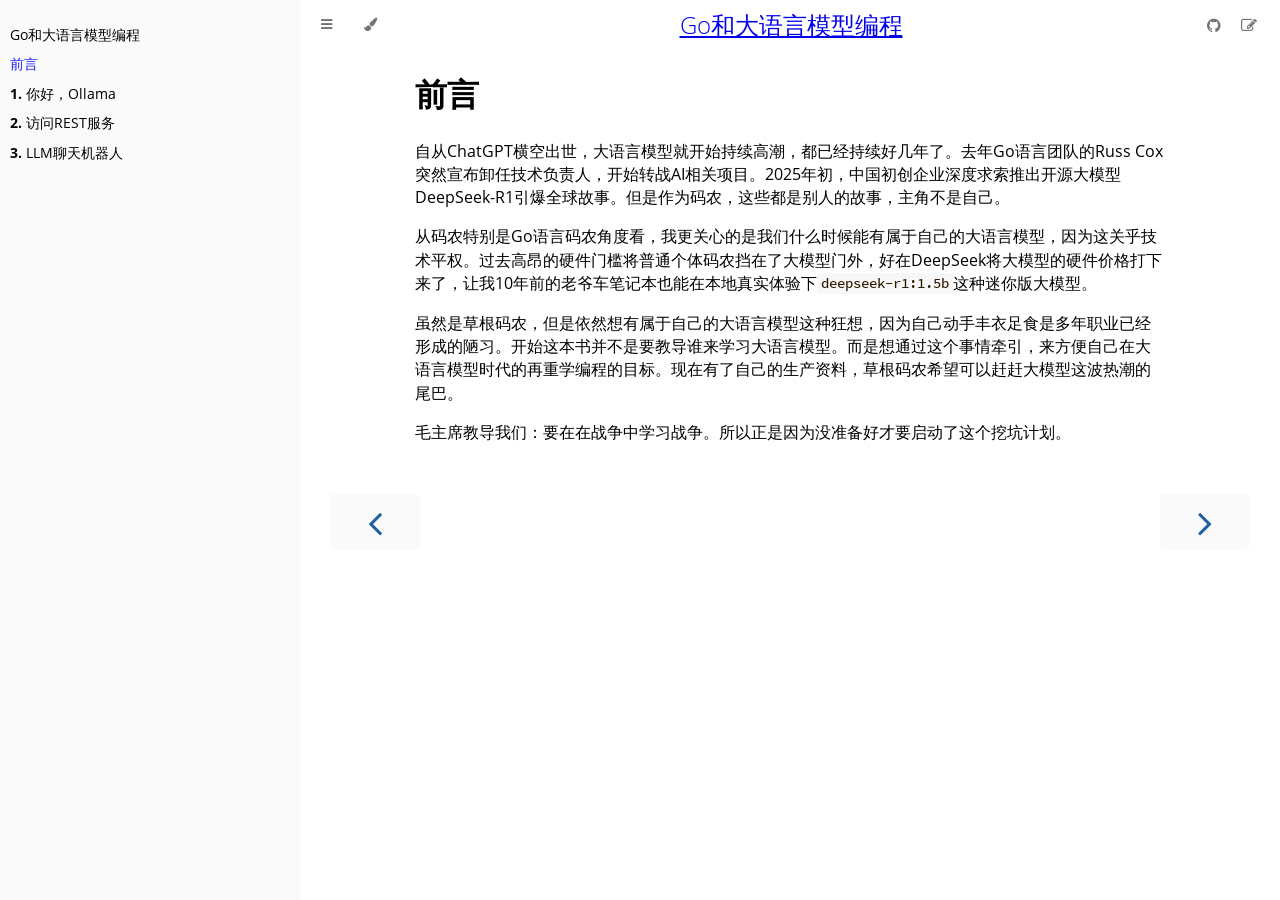
==== preface.html @ 53d58ef3 "first commit" ====
<!DOCTYPE HTML>
<html lang="zh" class="sidebar-visible no-js light">
    <head>
        <!-- Book generated using https://github.com/wa-lang/wabook -->
        <meta charset="UTF-8">
        <title>前言 - Go和大语言模型编程</title>
        <!-- Custom HTML head -->
        <meta content="text/html; charset=utf-8" http-equiv="Content-Type">
        <meta name="description" content="">
        <meta name="viewport" content="width=device-width, initial-scale=1">
        <meta name="theme-color" content="#ffffff" />

        <link rel="icon" href="./favicon.svg">
        <link rel="shortcut icon" href="./favicon.png">
        <link rel="stylesheet" href="./static/wabook/css/variables.css">
        <link rel="stylesheet" href="./static/wabook/css/general.css">
        <link rel="stylesheet" href="./static/wabook/css/chrome.css">
        <link rel="stylesheet" href="./static/wabook/css/print.css" media="print">
        <!-- Fonts -->
        <link rel="stylesheet" href="./static/wabook/FontAwesome/css/font-awesome.css">
        <link rel="stylesheet" href="./static/wabook/fonts/fonts.css">
        <!-- Highlight.js Stylesheets -->
        <link rel="stylesheet" href="./static/wabook/highlight.css">
        <link rel="stylesheet" href="./static/wabook/tomorrow-night.css">
        <link rel="stylesheet" href="./static/wabook/ayu-highlight.css">

        <!-- Custom theme stylesheets -->
    </head>
    <body>
        <!-- Provide site root to javascript -->
        <script type="text/javascript">
            var path_to_root = "./";
            var default_theme = window.matchMedia("(prefers-color-scheme: dark)").matches ? "navy" : "light";
        </script>

        <!-- Work around some values being stored in localStorage wrapped in quotes -->
        <script type="text/javascript">
            try {
                var theme = localStorage.getItem('wabook-theme');
                var sidebar = localStorage.getItem('wabook-sidebar');

                if (theme.startsWith('"') && theme.endsWith('"')) {
                    localStorage.setItem('wabook-theme', theme.slice(1, theme.length - 1));
                }

                if (sidebar.startsWith('"') && sidebar.endsWith('"')) {
                    localStorage.setItem('wabook-sidebar', sidebar.slice(1, sidebar.length - 1));
                }
            } catch (e) { }
        </script>

        <!-- Set the theme before any content is loaded, prevents flash -->
        <script type="text/javascript">
            var theme;
            try { theme = localStorage.getItem('wabook-theme'); } catch(e) { }
            if (theme === null || theme === undefined) { theme = default_theme; }
            var html = document.querySelector('html');
            html.classList.remove('no-js')
            html.classList.remove('light')
            html.classList.add(theme);
            html.classList.add('js');
        </script>

        <!-- Hide / unhide sidebar before it is displayed -->
        <script type="text/javascript">
            var html = document.querySelector('html');
            var sidebar = 'hidden';
            if (document.body.clientWidth >= 1080) {
                try { sidebar = localStorage.getItem('wabook-sidebar'); } catch(e) { }
                sidebar = sidebar || 'visible';
            }
            html.classList.remove('sidebar-visible');
            html.classList.add("sidebar-" + sidebar);
        </script>

        <nav id="sidebar" class="sidebar" aria-label="Table of contents">
            <div class="sidebar-scrollbox">
                <ol class="chapter">
  <li class="chapter-item expanded ">
    <a href="./index.html" >Go和大语言模型编程</a>
  </li>
  <li class="chapter-item expanded ">
    <a href="./preface.html" class="active">前言</a>
  </li>
  <li class="chapter-item expanded ">
    <a href="./ch1-hello-llm/readme.html" ><strong aria-hidden="true">1.</strong> 你好，Ollama</a>
  </li>
  <li class="chapter-item expanded ">
    <a href="./ch2-rest-api/readme.html" ><strong aria-hidden="true">2.</strong> 访问REST服务</a>
  </li>
  <li class="chapter-item expanded ">
    <a href="./ch3-llm-chat/readme.html" ><strong aria-hidden="true">3.</strong> LLM聊天机器人</a>
  </li>
</ol>

            </div>
            <div id="sidebar-resize-handle" class="sidebar-resize-handle"></div>
        </nav>

        <div id="page-wrapper" class="page-wrapper">

            <div class="page">
                <div id="menu-bar-hover-placeholder"></div>
                <div id="menu-bar" class="menu-bar sticky bordered">
                    <div class="left-buttons">
                        <button id="sidebar-toggle" class="icon-button" type="button" title="Toggle Table of Contents" aria-label="Toggle Table of Contents" aria-controls="sidebar">
                            <i class="fa fa-bars"></i>
                        </button>
                        <button id="theme-toggle" class="icon-button" type="button" title="Change theme" aria-label="Change theme" aria-haspopup="true" aria-expanded="false" aria-controls="theme-list">
                            <i class="fa fa-paint-brush"></i>
                        </button>
                        <ul id="theme-list" class="theme-popup" aria-label="Themes" role="menu">
                            <li role="none"><button role="menuitem" class="theme" id="light">Light (default)</button></li>
                            <li role="none"><button role="menuitem" class="theme" id="coal">Coal</button></li>
                            <li role="none"><button role="menuitem" class="theme" id="navy">Navy</button></li>
                            <li role="none"><button role="menuitem" class="theme" id="ayu">Ayu</button></li>
                        </ul>
                    </div>

                    <h1 class="menu-title"><a href="./index.html">Go和大语言模型编程</a></h1>

                    <div class="right-buttons">
                        <a href="https://github.com/chai2010/llmgo-book" title="Git repository" aria-label="Git repository">
                            <i id="git-repository-button" class="fa fa-github"></i>
                        </a>
                        <a href="https://github.com/chai2010/llmgo-book/edit/master/preface.md" title="Suggest an edit" aria-label="Suggest an edit">
                            <i id="git-edit-button" class="fa fa-edit"></i>
                        </a>
                    </div>
                </div>

                <!-- Apply ARIA attributes after the sidebar and the sidebar toggle button are added to the DOM -->
                <script type="text/javascript">
                    document.getElementById('sidebar-toggle').setAttribute('aria-expanded', sidebar === 'visible');
                    document.getElementById('sidebar').setAttribute('aria-hidden', sidebar !== 'visible');
                    Array.from(document.querySelectorAll('#sidebar a')).forEach(function(link) {
                        link.setAttribute('tabIndex', sidebar === 'visible' ? 0 : -1);
                    });
                </script>

                <div id="content" class="content">
                    <!-- Page table of contents -->
                    <div class="sidetoc"><nav class="pagetoc"></nav></div>

                    <main>
                        

                        <h1>前言</h1>
<p>自从ChatGPT横空出世，大语言模型就开始持续高潮，都已经持续好几年了。去年Go语言团队的Russ Cox突然宣布卸任技术负责人，开始转战AI相关项目。2025年初，中国初创企业深度求索推出开源大模型DeepSeek-R1引爆全球故事。但是作为码农，这些都是别人的故事，主角不是自己。</p>
<p>从码农特别是Go语言码农角度看，我更关心的是我们什么时候能有属于自己的大语言模型，因为这关乎技术平权。过去高昂的硬件门槛将普通个体码农挡在了大模型门外，好在DeepSeek将大模型的硬件价格打下来了，让我10年前的老爷车笔记本也能在本地真实体验下<code>deepseek-r1:1.5b</code>这种迷你版大模型。</p>
<p>虽然是草根码农，但是依然想有属于自己的大语言模型这种狂想，因为自己动手丰衣足食是多年职业已经形成的陋习。开始这本书并不是要教导谁来学习大语言模型。而是想通过这个事情牵引，来方便自己在大语言模型时代的再重学编程的目标。现在有了自己的生产资料，草根码农希望可以赶赶大模型这波热潮的尾巴。</p>
<p>毛主席教导我们：要在在战争中学习战争。所以正是因为没准备好才要启动了这个挖坑计划。</p>


                        

                        

                        
                    </main>

                    <nav class="nav-wrapper" aria-label="Page navigation">
                        <!-- Mobile navigation buttons -->
                        
                            <a rel="prev" href="./index.html" class="mobile-nav-chapters previous" title="Previous chapter" aria-label="Previous chapter" aria-keyshortcuts="Left">
                                <i class="fa fa-angle-left"></i>
                            </a>
                        
                        
                            <!-- ./ch1-hello-llm/readme.html -->
                            <a rel="next" href="./ch1-hello-llm/readme.html" class="mobile-nav-chapters next" title="Next chapter" aria-label="Next chapter" aria-keyshortcuts="Right">
                                <i class="fa fa-angle-right"></i>
                            </a>
                        
                        <div style="clear: both"></div>
                    </nav>
                </div>
            </div>

            <nav class="nav-wide-wrapper" aria-label="Page navigation">
                
                    <a rel="prev" href="./index.html" class="nav-chapters previous" title="Previous chapter" aria-label="Previous chapter" aria-keyshortcuts="Left">
                        <i class="fa fa-angle-left"></i>
                    </a>
                
                
                    <a rel="next" href="./ch1-hello-llm/readme.html" class="nav-chapters next" title="Next chapter" aria-label="Next chapter" aria-keyshortcuts="Right">
                        <i class="fa fa-angle-right"></i>
                    </a>
                
            </nav>

        </div>

        <script type="text/javascript">
            window.playground_copyable = true;
        </script>
        <script src="./static/wabook/mark.min.js" type="text/javascript" charset="utf-8"></script>
        <script src="./static/wabook/clipboard.min.js" type="text/javascript" charset="utf-8"></script>
        <script src="./static/wabook/highlight.js" type="text/javascript" charset="utf-8"></script>
        <script src="./static/wabook/book.js" type="text/javascript" charset="utf-8"></script>
        
        <script type="text/javascript" charset="utf-8">
            var pagePath = "preface.md"
        </script>

        <!-- Custom JS scripts -->
        

    </body>
</html>
---- static/wabook/css/variables.css ----
/* Globals */

:root {
    --sidebar-width: 300px;
    --page-padding: 15px;
    --content-max-width: 750px;
    --menu-bar-height: 50px;
}

/* Themes */

.ayu {
    --bg: hsl(210, 25%, 8%);
    --fg: #c5c5c5;

    --sidebar-bg: #14191f;
    --sidebar-fg: #c8c9db;
    --sidebar-non-existant: #5c6773;
    --sidebar-active: #ffb454;
    --sidebar-spacer: #2d334f;

    --scrollbar: var(--sidebar-fg);

    --icons: #737480;
    --icons-hover: #b7b9cc;

    --links: #0096cf;

    --inline-code-color: #ffb454;

    --theme-popup-bg: #14191f;
    --theme-popup-border: #5c6773;
    --theme-hover: #191f26;

    --quote-bg: hsl(226, 15%, 17%);
    --quote-border: hsl(226, 15%, 22%);

    --table-border-color: hsl(210, 25%, 13%);
    --table-header-bg: hsl(210, 25%, 28%);
    --table-alternate-bg: hsl(210, 25%, 11%);

    --searchbar-border-color: #848484;
    --searchbar-bg: #424242;
    --searchbar-fg: #fff;
    --searchbar-shadow-color: #d4c89f;
    --searchresults-header-fg: #666;
    --searchresults-border-color: #888;
    --searchresults-li-bg: #252932;
    --search-mark-bg: #e3b171;
}

.coal {
    --bg: hsl(200, 7%, 8%);
    --fg: #98a3ad;

    --sidebar-bg: #292c2f;
    --sidebar-fg: #a1adb8;
    --sidebar-non-existant: #505254;
    --sidebar-active: #3473ad;
    --sidebar-spacer: #393939;

    --scrollbar: var(--sidebar-fg);

    --icons: #43484d;
    --icons-hover: #b3c0cc;

    --links: #2b79a2;

    --inline-code-color: #c5c8c6;

    --theme-popup-bg: #141617;
    --theme-popup-border: #43484d;
    --theme-hover: #1f2124;

    --quote-bg: hsl(234, 21%, 18%);
    --quote-border: hsl(234, 21%, 23%);

    --table-border-color: hsl(200, 7%, 13%);
    --table-header-bg: hsl(200, 7%, 28%);
    --table-alternate-bg: hsl(200, 7%, 11%);

    --searchbar-border-color: #aaa;
    --searchbar-bg: #b7b7b7;
    --searchbar-fg: #000;
    --searchbar-shadow-color: #aaa;
    --searchresults-header-fg: #666;
    --searchresults-border-color: #98a3ad;
    --searchresults-li-bg: #2b2b2f;
    --search-mark-bg: #355c7d;
}

.light {
    --bg: hsl(0, 0%, 100%);
    --fg: hsl(0, 0%, 0%);

    --sidebar-bg: #fafafa;
    --sidebar-fg: hsl(0, 0%, 0%);
    --sidebar-non-existant: #aaaaaa;
    --sidebar-active: #1f1fff;
    --sidebar-spacer: #f4f4f4;

    --scrollbar: #8F8F8F;

    --icons: #747474;
    --icons-hover: #000000;

    --links: #20609f;

    --inline-code-color: #301900;

    --theme-popup-bg: #fafafa;
    --theme-popup-border: #cccccc;
    --theme-hover: #e6e6e6;

    --quote-bg: hsl(197, 37%, 96%);
    --quote-border: hsl(197, 37%, 91%);

    --table-border-color: hsl(0, 0%, 95%);
    --table-header-bg: hsl(0, 0%, 80%);
    --table-alternate-bg: hsl(0, 0%, 97%);

    --searchbar-border-color: #aaa;
    --searchbar-bg: #fafafa;
    --searchbar-fg: #000;
    --searchbar-shadow-color: #aaa;
    --searchresults-header-fg: #666;
    --searchresults-border-color: #888;
    --searchresults-li-bg: #e4f2fe;
    --search-mark-bg: #a2cff5;
}

.navy {
    --bg: hsl(226, 23%, 11%);
    --fg: #bcbdd0;

    --sidebar-bg: #282d3f;
    --sidebar-fg: #c8c9db;
    --sidebar-non-existant: #505274;
    --sidebar-active: #2b79a2;
    --sidebar-spacer: #2d334f;

    --scrollbar: var(--sidebar-fg);

    --icons: #737480;
    --icons-hover: #b7b9cc;

    --links: #2b79a2;

    --inline-code-color: #c5c8c6;

    --theme-popup-bg: #161923;
    --theme-popup-border: #737480;
    --theme-hover: #282e40;

    --quote-bg: hsl(226, 15%, 17%);
    --quote-border: hsl(226, 15%, 22%);

    --table-border-color: hsl(226, 23%, 16%);
    --table-header-bg: hsl(226, 23%, 31%);
    --table-alternate-bg: hsl(226, 23%, 14%);

    --searchbar-border-color: #aaa;
    --searchbar-bg: #aeaec6;
    --searchbar-fg: #000;
    --searchbar-shadow-color: #aaa;
    --searchresults-header-fg: #5f5f71;
    --searchresults-border-color: #5c5c68;
    --searchresults-li-bg: #242430;
    --search-mark-bg: #a2cff5;
}

.rust {
    --bg: hsl(60, 9%, 87%);
    --fg: #262625;

    --sidebar-bg: #3b2e2a;
    --sidebar-fg: #c8c9db;
    --sidebar-non-existant: #505254;
    --sidebar-active: #e69f67;
    --sidebar-spacer: #45373a;

    --scrollbar: var(--sidebar-fg);

    --icons: #737480;
    --icons-hover: #262625;

    --links: #2b79a2;

    --inline-code-color: #6e6b5e;

    --theme-popup-bg: #e1e1db;
    --theme-popup-border: #b38f6b;
    --theme-hover: #99908a;

    --quote-bg: hsl(60, 5%, 75%);
    --quote-border: hsl(60, 5%, 70%);

    --table-border-color: hsl(60, 9%, 82%);
    --table-header-bg: #b3a497;
    --table-alternate-bg: hsl(60, 9%, 84%);

    --searchbar-border-color: #aaa;
    --searchbar-bg: #fafafa;
    --searchbar-fg: #000;
    --searchbar-shadow-color: #aaa;
    --searchresults-header-fg: #666;
    --searchresults-border-color: #888;
    --searchresults-li-bg: #dec2a2;
    --search-mark-bg: #e69f67;
}

@media (prefers-color-scheme: dark) {
    .light.no-js {
        --bg: hsl(200, 7%, 8%);
        --fg: #98a3ad;

        --sidebar-bg: #292c2f;
        --sidebar-fg: #a1adb8;
        --sidebar-non-existant: #505254;
        --sidebar-active: #3473ad;
        --sidebar-spacer: #393939;

        --scrollbar: var(--sidebar-fg);

        --icons: #43484d;
        --icons-hover: #b3c0cc;

        --links: #2b79a2;

        --inline-code-color: #c5c8c6;

        --theme-popup-bg: #141617;
        --theme-popup-border: #43484d;
        --theme-hover: #1f2124;

        --quote-bg: hsl(234, 21%, 18%);
        --quote-border: hsl(234, 21%, 23%);

        --table-border-color: hsl(200, 7%, 13%);
        --table-header-bg: hsl(200, 7%, 28%);
        --table-alternate-bg: hsl(200, 7%, 11%);

        --searchbar-border-color: #aaa;
        --searchbar-bg: #b7b7b7;
        --searchbar-fg: #000;
        --searchbar-shadow-color: #aaa;
        --searchresults-header-fg: #666;
        --searchresults-border-color: #98a3ad;
        --searchresults-li-bg: #2b2b2f;
        --search-mark-bg: #355c7d;
    }
}
---- static/wabook/css/general.css ----
/* Base styles and content styles */

@import 'variables.css';

:root {
    /* Browser default font-size is 16px, this way 1 rem = 10px */
    font-size: 62.5%;
}

html {
    font-family: "Open Sans", sans-serif;
    color: var(--fg);
    background-color: var(--bg);
    text-size-adjust: none;
    -webkit-text-size-adjust: none;
}

body {
    margin: 0;
    font-size: 1.6rem;
    overflow-x: hidden;
}

code {
    font-family: "Source Code Pro", Consolas, "Ubuntu Mono", Menlo, "DejaVu Sans Mono", monospace, monospace !important;
    font-size: 0.875em; /* please adjust the ace font size accordingly in editor.js */
}

/* Don't change font size in headers. */
h1 code, h2 code, h3 code, h4 code, h5 code, h6 code {
    font-size: unset;
}

.left { float: left; }
.right { float: right; }
.boring { opacity: 0.6; }
.hide-boring .boring { display: none; }
.hidden { display: none !important; }

h2, h3 { margin-top: 2.5em; }
h4, h5 { margin-top: 2em; }

.header + .header h3,
.header + .header h4,
.header + .header h5 {
    margin-top: 1em;
}

h1:target::before,
h2:target::before,
h3:target::before,
h4:target::before,
h5:target::before,
h6:target::before {
    display: inline-block;
    content: "»";
    margin-left: -30px;
    width: 30px;
}

/* This is broken on Safari as of version 14, but is fixed
   in Safari Technology Preview 117 which I think will be Safari 14.2.
   https://bugs.webkit.org/show_bug.cgi?id=218076
*/
:target {
    scroll-margin-top: calc(var(--menu-bar-height) + 0.5em);
}

.page {
    outline: 0;
    padding: 0 var(--page-padding);
    margin-top: calc(0px - var(--menu-bar-height)); /* Compensate for the #menu-bar-hover-placeholder */
}
.page-wrapper {
    box-sizing: border-box;
}
.js:not(.sidebar-resizing) .page-wrapper {
    transition: margin-left 0.3s ease, transform 0.3s ease; /* Animation: slide away */
}

.content {
    overflow-y: auto;
    padding: 0 15px;
    padding-bottom: 50px;
}
.content main {
    margin-left: auto;
    margin-right: auto;
    max-width: var(--content-max-width);
}
.content p { line-height: 1.45em; }
.content ol { line-height: 1.45em; }
.content ul { line-height: 1.45em; }
.content a { text-decoration: none; }
.content a:hover { text-decoration: underline; }
.content img, .content video { max-width: 100%; }
.content .header:link,
.content .header:visited {
    color: var(--fg);
}
.content .header:link,
.content .header:visited:hover {
    text-decoration: none;
}

table {
    margin: 0 auto;
    border-collapse: collapse;
}
table td {
    padding: 3px 20px;
    border: 1px var(--table-border-color) solid;
}
table thead {
    background: var(--table-header-bg);
}
table thead td {
    font-weight: 700;
    border: none;
}
table thead th {
    padding: 3px 20px;
}
table thead tr {
    border: 1px var(--table-header-bg) solid;
}
/* Alternate background colors for rows */
table tbody tr:nth-child(2n) {
    background: var(--table-alternate-bg);
}


blockquote {
    margin: 20px 0;
    padding: 0 20px;
    color: var(--fg);
    background-color: var(--quote-bg);
    border-top: .1em solid var(--quote-border);
    border-bottom: .1em solid var(--quote-border);
}


:not(.footnote-definition) + .footnote-definition,
.footnote-definition + :not(.footnote-definition) {
    margin-top: 2em;
}
.footnote-definition {
    font-size: 0.9em;
    margin: 0.5em 0;
}
.footnote-definition p {
    display: inline;
}

.tooltiptext {
    position: absolute;
    visibility: hidden;
    color: #fff;
    background-color: #333;
    transform: translateX(-50%); /* Center by moving tooltip 50% of its width left */
    left: -8px; /* Half of the width of the icon */
    top: -35px;
    font-size: 0.8em;
    text-align: center;
    border-radius: 6px;
    padding: 5px 8px;
    margin: 5px;
    z-index: 1000;
}
.tooltipped .tooltiptext {
    visibility: visible;
}

.chapter li.part-title {
    color: var(--sidebar-fg);
    margin: 5px 0px;
    font-weight: bold;
}

.result-no-output {
    font-style: italic;
}
---- static/wabook/css/chrome.css ----
/* CSS for UI elements (a.k.a. chrome) */

@import 'variables.css';

::-webkit-scrollbar {
    background: var(--bg);
}
::-webkit-scrollbar-thumb {
    background: var(--scrollbar);
}
html {
    scrollbar-color: var(--scrollbar) var(--bg);
}
#searchresults a,
.content a:link,
a:visited,
a > .hljs {
    color: var(--links);
}

/* Menu Bar */

#menu-bar,
#menu-bar-hover-placeholder {
    z-index: 101;
    margin: auto calc(0px - var(--page-padding));
}
#menu-bar {
    position: relative;
    display: flex;
    flex-wrap: wrap;
    background-color: var(--bg);
    border-bottom-color: var(--bg);
    border-bottom-width: 1px;
    border-bottom-style: solid;
}
#menu-bar.sticky,
.js #menu-bar-hover-placeholder:hover + #menu-bar,
.js #menu-bar:hover,
.js.sidebar-visible #menu-bar {
    position: -webkit-sticky;
    position: sticky;
    top: 0 !important;
}
#menu-bar-hover-placeholder {
    position: sticky;
    position: -webkit-sticky;
    top: 0;
    height: var(--menu-bar-height);
}
#menu-bar.bordered {
    border-bottom-color: var(--table-border-color);
}
#menu-bar i, #menu-bar .icon-button {
    position: relative;
    padding: 0 8px;
    z-index: 10;
    line-height: var(--menu-bar-height);
    cursor: pointer;
    transition: color 0.5s;
}
@media only screen and (max-width: 420px) {
    #menu-bar i, #menu-bar .icon-button {
        padding: 0 5px;
    }
}

.icon-button {
    border: none;
    background: none;
    padding: 0;
    color: inherit;
}
.icon-button i {
    margin: 0;
}

.right-buttons {
    margin: 0 15px;
}
.right-buttons a {
    text-decoration: none;
}

.left-buttons {
    display: flex;
    margin: 0 5px;
}
.no-js .left-buttons {
    display: none;
}

.menu-title {
    display: inline-block;
    font-weight: 200;
    font-size: 2.4rem;
    line-height: var(--menu-bar-height);
    text-align: center;
    margin: 0;
    flex: 1;
    white-space: nowrap;
    overflow: hidden;
    text-overflow: ellipsis;
}
.js .menu-title {
    cursor: pointer;
}

.menu-bar,
.menu-bar:visited,
.nav-chapters,
.nav-chapters:visited,
.mobile-nav-chapters,
.mobile-nav-chapters:visited,
.menu-bar .icon-button,
.menu-bar a i {
    color: var(--icons);
}

.menu-bar i:hover,
.menu-bar .icon-button:hover,
.nav-chapters:hover,
.mobile-nav-chapters i:hover {
    color: var(--icons-hover);
}

/* Nav Icons */

.nav-chapters {
    font-size: 2.5em;
    text-align: center;
    text-decoration: none;

    position: fixed;
    top: 0;
    bottom: 0;
    margin: 0;
    max-width: 150px;
    min-width: 90px;

    display: flex;
    justify-content: center;
    align-content: center;
    flex-direction: column;

    transition: color 0.5s, background-color 0.5s;
}

.nav-chapters:hover {
    text-decoration: none;
    background-color: var(--theme-hover);
    transition: background-color 0.15s, color 0.15s;
}

.nav-wrapper {
    margin-top: 50px;
    display: none;
}

.mobile-nav-chapters {
    font-size: 2.5em;
    text-align: center;
    text-decoration: none;
    width: 90px;
    border-radius: 5px;
    background-color: var(--sidebar-bg);
}

.previous {
    float: left;
}

.next {
    float: right;
    right: var(--page-padding);
}

@media only screen and (max-width: 1080px) {
    .nav-wide-wrapper { display: none; }
    .nav-wrapper { display: block; }
}

@media only screen and (max-width: 1380px) {
    .sidebar-visible .nav-wide-wrapper { display: none; }
    .sidebar-visible .nav-wrapper { display: block; }
}

/* Inline code */

:not(pre) > .hljs {
    display: inline;
    padding: 0.1em 0.3em;
    border-radius: 3px;
}

:not(pre):not(a) > .hljs {
    color: var(--inline-code-color);
    overflow-x: initial;
}

a:hover > .hljs {
    text-decoration: underline;
}

pre {
    position: relative;
}
pre > .buttons {
    position: absolute;
    z-index: 100;
    right: 5px;
    top: 5px;

    color: var(--sidebar-fg);
    cursor: pointer;
}
pre > .buttons :hover {
    color: var(--sidebar-active);
}
pre > .buttons i {
    margin-left: 8px;
}
pre > .buttons button {
    color: inherit;
    background: transparent;
    border: none;
    cursor: inherit;
}
pre > .result {
    margin-top: 10px;
}

/* Search */

#searchresults a {
    text-decoration: none;
}

mark {
    border-radius: 2px;
    padding: 0 3px 1px 3px;
    margin: 0 -3px -1px -3px;
    background-color: var(--search-mark-bg);
    transition: background-color 300ms linear;
    cursor: pointer;
}

mark.fade-out {
    background-color: rgba(0,0,0,0) !important;
    cursor: auto;
}

.searchbar-outer {
    margin-left: auto;
    margin-right: auto;
    max-width: var(--content-max-width);
}

#searchbar {
    width: 100%;
    margin: 5px auto 0px auto;
    padding: 10px 16px;
    transition: box-shadow 300ms ease-in-out;
    border: 1px solid var(--searchbar-border-color);
    border-radius: 3px;
    background-color: var(--searchbar-bg);
    color: var(--searchbar-fg);
}
#searchbar:focus,
#searchbar.active {
    box-shadow: 0 0 3px var(--searchbar-shadow-color);
}

.searchresults-header {
    font-weight: bold;
    font-size: 1em;
    padding: 18px 0 0 5px;
    color: var(--searchresults-header-fg);
}

.searchresults-outer {
    margin-left: auto;
    margin-right: auto;
    max-width: var(--content-max-width);
    border-bottom: 1px dashed var(--searchresults-border-color);
}

ul#searchresults {
    list-style: none;
    padding-left: 20px;
}
ul#searchresults li {
    margin: 10px 0px;
    padding: 2px;
    border-radius: 2px;
}
ul#searchresults li.focus {
    background-color: var(--searchresults-li-bg);
}
ul#searchresults span.teaser {
    display: block;
    clear: both;
    margin: 5px 0 0 20px;
    font-size: 0.8em;
}
ul#searchresults span.teaser em {
    font-weight: bold;
    font-style: normal;
}

/* Sidebar */

.sidebar {
    position: fixed;
    left: 0;
    top: 0;
    bottom: 0;
    width: var(--sidebar-width);
    font-size: 0.875em;
    box-sizing: border-box;
    -webkit-overflow-scrolling: touch;
    overscroll-behavior-y: contain;
    background-color: var(--sidebar-bg);
    color: var(--sidebar-fg);
}
.sidebar-resizing {
    -moz-user-select: none;
    -webkit-user-select: none;
    -ms-user-select: none;
    user-select: none;
}
.js:not(.sidebar-resizing) .sidebar {
    transition: transform 0.3s; /* Animation: slide away */
}
.sidebar code {
    line-height: 2em;
}
.sidebar .sidebar-scrollbox {
    overflow-y: auto;
    position: absolute;
    top: 0;
    bottom: 0;
    left: 0;
    right: 0;
    padding: 10px 10px;
}
.sidebar .sidebar-resize-handle {
    position: absolute;
    cursor: col-resize;
    width: 0;
    right: 0;
    top: 0;
    bottom: 0;
}
.js .sidebar .sidebar-resize-handle {
    cursor: col-resize;
    width: 5px;
}
.sidebar-hidden .sidebar {
    transform: translateX(calc(0px - var(--sidebar-width)));
}
.sidebar::-webkit-scrollbar {
    background: var(--sidebar-bg);
}
.sidebar::-webkit-scrollbar-thumb {
    background: var(--scrollbar);
}

.sidebar-visible .page-wrapper {
    transform: translateX(var(--sidebar-width));
}
@media only screen and (min-width: 620px) {
    .sidebar-visible .page-wrapper {
        transform: none;
        margin-left: var(--sidebar-width);
    }
}

.chapter {
    list-style: none outside none;
    padding-left: 0;
    line-height: 2.2em;
}

.chapter ol {
    width: 100%;
}

.chapter li {
    display: flex;
    color: var(--sidebar-non-existant);
}
.chapter li a {
    display: block;
    padding: 0;
    text-decoration: none;
    color: var(--sidebar-fg);
}

.chapter li a:hover {
    color: var(--sidebar-active);
}

.chapter li a.active {
    color: var(--sidebar-active);
}

.chapter li > a.toggle {
    cursor: pointer;
    display: block;
    margin-left: auto;
    padding: 0 10px;
    user-select: none;
    opacity: 0.68;
}

.chapter li > a.toggle div {
    transition: transform 0.5s;
}

/* collapse the section */
.chapter li:not(.expanded) + li > ol {
    display: none;
}

.chapter li.chapter-item {
    line-height: 1.5em;
    margin-top: 0.6em;
}

.chapter li.expanded > a.toggle div {
    transform: rotate(90deg);
}

.spacer {
    width: 100%;
    height: 3px;
    margin: 5px 0px;
}
.chapter .spacer {
    background-color: var(--sidebar-spacer);
}

@media (-moz-touch-enabled: 1), (pointer: coarse) {
    .chapter li a { padding: 5px 0; }
    .spacer { margin: 10px 0; }
}

.section {
    list-style: none outside none;
    padding-left: 20px;
    line-height: 1.9em;
}

/* Theme Menu Popup */

.theme-popup {
    position: absolute;
    left: 10px;
    top: var(--menu-bar-height);
    z-index: 1000;
    border-radius: 4px;
    font-size: 0.7em;
    color: var(--fg);
    background: var(--theme-popup-bg);
    border: 1px solid var(--theme-popup-border);
    margin: 0;
    padding: 0;
    list-style: none;
    display: none;
}
.theme-popup .default {
    color: var(--icons);
}
.theme-popup .theme {
    width: 100%;
    border: 0;
    margin: 0;
    padding: 2px 10px;
    line-height: 25px;
    white-space: nowrap;
    text-align: left;
    cursor: pointer;
    color: inherit;
    background: inherit;
    font-size: inherit;
}
.theme-popup .theme:hover {
    background-color: var(--theme-hover);
}
.theme-popup .theme:hover:first-child,
.theme-popup .theme:hover:last-child {
    border-top-left-radius: inherit;
    border-top-right-radius: inherit;
}
---- static/wabook/css/print.css ----
#sidebar,
#menu-bar,
.nav-chapters,
.mobile-nav-chapters {
    display: none;
}

#page-wrapper.page-wrapper {
    transform: none;
    margin-left: 0px;
    overflow-y: initial;
}

#content {
    max-width: none;
    margin: 0;
    padding: 0;
}

.page {
    overflow-y: initial;
}

code {
    background-color: #666666;
    border-radius: 5px;

    /* Force background to be printed in Chrome */
    -webkit-print-color-adjust: exact;
}

pre > .buttons {
    z-index: 2;
}

a, a:visited, a:active, a:hover {
    color: #4183c4;
    text-decoration: none;
}

h1, h2, h3, h4, h5, h6 {
    page-break-inside: avoid;
    page-break-after: avoid;
}

pre, code {
    page-break-inside: avoid;
    white-space: pre-wrap;
}

.fa {
    display: none !important;
}
---- static/wabook/fonts/fonts.css ----
/* Open Sans is licensed under the Apache License, Version 2.0. See http://www.apache.org/licenses/LICENSE-2.0 */
/* Source Code Pro is under the Open Font License. See https://scripts.sil.org/cms/scripts/page.php?site_id=nrsi&id=OFL */

/* open-sans-300 - latin_vietnamese_latin-ext_greek-ext_greek_cyrillic-ext_cyrillic */
@font-face {
  font-family: 'Open Sans';
  font-style: normal;
  font-weight: 300;
  src: local('Open Sans Light'), local('OpenSans-Light'),
       url('open-sans-v17-all-charsets-300.woff2') format('woff2');
}

/* open-sans-300italic - latin_vietnamese_latin-ext_greek-ext_greek_cyrillic-ext_cyrillic */
@font-face {
  font-family: 'Open Sans';
  font-style: italic;
  font-weight: 300;
  src: local('Open Sans Light Italic'), local('OpenSans-LightItalic'),
       url('open-sans-v17-all-charsets-300italic.woff2') format('woff2');
}

/* open-sans-regular - latin_vietnamese_latin-ext_greek-ext_greek_cyrillic-ext_cyrillic */
@font-face {
  font-family: 'Open Sans';
  font-style: normal;
  font-weight: 400;
  src: local('Open Sans Regular'), local('OpenSans-Regular'),
       url('open-sans-v17-all-charsets-regular.woff2') format('woff2');
}

/* open-sans-italic - latin_vietnamese_latin-ext_greek-ext_greek_cyrillic-ext_cyrillic */
@font-face {
  font-family: 'Open Sans';
  font-style: italic;
  font-weight: 400;
  src: local('Open Sans Italic'), local('OpenSans-Italic'),
       url('open-sans-v17-all-charsets-italic.woff2') format('woff2');
}

/* open-sans-600 - latin_vietnamese_latin-ext_greek-ext_greek_cyrillic-ext_cyrillic */
@font-face {
  font-family: 'Open Sans';
  font-style: normal;
  font-weight: 600;
  src: local('Open Sans SemiBold'), local('OpenSans-SemiBold'),
       url('open-sans-v17-all-charsets-600.woff2') format('woff2');
}

/* open-sans-600italic - latin_vietnamese_latin-ext_greek-ext_greek_cyrillic-ext_cyrillic */
@font-face {
  font-family: 'Open Sans';
  font-style: italic;
  font-weight: 600;
  src: local('Open Sans SemiBold Italic'), local('OpenSans-SemiBoldItalic'),
       url('open-sans-v17-all-charsets-600italic.woff2') format('woff2');
}

/* open-sans-700 - latin_vietnamese_latin-ext_greek-ext_greek_cyrillic-ext_cyrillic */
@font-face {
  font-family: 'Open Sans';
  font-style: normal;
  font-weight: 700;
  src: local('Open Sans Bold'), local('OpenSans-Bold'),
       url('open-sans-v17-all-charsets-700.woff2') format('woff2');
}

/* open-sans-700italic - latin_vietnamese_latin-ext_greek-ext_greek_cyrillic-ext_cyrillic */
@font-face {
  font-family: 'Open Sans';
  font-style: italic;
  font-weight: 700;
  src: local('Open Sans Bold Italic'), local('OpenSans-BoldItalic'),
       url('open-sans-v17-all-charsets-700italic.woff2') format('woff2');
}

/* open-sans-800 - latin_vietnamese_latin-ext_greek-ext_greek_cyrillic-ext_cyrillic */
@font-face {
  font-family: 'Open Sans';
  font-style: normal;
  font-weight: 800;
  src: local('Open Sans ExtraBold'), local('OpenSans-ExtraBold'),
       url('open-sans-v17-all-charsets-800.woff2') format('woff2');
}

/* open-sans-800italic - latin_vietnamese_latin-ext_greek-ext_greek_cyrillic-ext_cyrillic */
@font-face {
  font-family: 'Open Sans';
  font-style: italic;
  font-weight: 800;
  src: local('Open Sans ExtraBold Italic'), local('OpenSans-ExtraBoldItalic'),
       url('open-sans-v17-all-charsets-800italic.woff2') format('woff2');
}

/* source-code-pro-500 - latin_vietnamese_latin-ext_greek_cyrillic-ext_cyrillic */
@font-face {
  font-family: 'Source Code Pro';
  font-style: normal;
  font-weight: 500;
  src: url('source-code-pro-v11-all-charsets-500.woff2') format('woff2');
}
---- static/wabook/highlight.css ----
/*
 * An increased contrast highlighting scheme loosely based on the
 * "Base16 Atelier Dune Light" theme by Bram de Haan
 * (http://atelierbram.github.io/syntax-highlighting/atelier-schemes/dune)
 * Original Base16 color scheme by Chris Kempson
 * (https://github.com/chriskempson/base16)
 */

/* Comment */
.hljs-comment,
.hljs-quote {
  color: #575757;
}

/* Red */
.hljs-variable,
.hljs-template-variable,
.hljs-attribute,
.hljs-tag,
.hljs-name,
.hljs-regexp,
.hljs-link,
.hljs-name,
.hljs-selector-id,
.hljs-selector-class {
  color: #d70025;
}

/* Orange */
.hljs-number,
.hljs-meta,
.hljs-built_in,
.hljs-builtin-name,
.hljs-literal,
.hljs-type,
.hljs-params {
  color: #b21e00;
}

/* Green */
.hljs-string,
.hljs-symbol,
.hljs-bullet {
  color: #008200;
}

/* Blue */
.hljs-title,
.hljs-section {
  color: #0030f2;
}

/* Purple */
.hljs-keyword,
.hljs-selector-tag {
  color: #9d00ec;
}

.hljs {
  display: block;
  overflow-x: auto;
  background: #f6f7f6;
  color: #000;
  padding: 0.5em;
}

.hljs-emphasis {
  font-style: italic;
}

.hljs-strong {
  font-weight: bold;
}

.hljs-addition {
  color: #22863a;
  background-color: #f0fff4;
}

.hljs-deletion {
  color: #b31d28;
  background-color: #ffeef0;
}
---- static/wabook/tomorrow-night.css ----
/* Tomorrow Night Theme */
/* http://jmblog.github.com/color-themes-for-google-code-highlightjs */
/* Original theme - https://github.com/chriskempson/tomorrow-theme */
/* http://jmblog.github.com/color-themes-for-google-code-highlightjs */

/* Tomorrow Comment */
.hljs-comment {
  color: #969896;
}

/* Tomorrow Red */
.hljs-variable,
.hljs-attribute,
.hljs-tag,
.hljs-regexp,
.ruby .hljs-constant,
.xml .hljs-tag .hljs-title,
.xml .hljs-pi,
.xml .hljs-doctype,
.html .hljs-doctype,
.css .hljs-id,
.css .hljs-class,
.css .hljs-pseudo {
  color: #cc6666;
}

/* Tomorrow Orange */
.hljs-number,
.hljs-preprocessor,
.hljs-pragma,
.hljs-built_in,
.hljs-literal,
.hljs-params,
.hljs-constant {
  color: #de935f;
}

/* Tomorrow Yellow */
.ruby .hljs-class .hljs-title,
.css .hljs-rule .hljs-attribute {
  color: #f0c674;
}

/* Tomorrow Green */
.hljs-string,
.hljs-value,
.hljs-inheritance,
.hljs-header,
.hljs-name,
.ruby .hljs-symbol,
.xml .hljs-cdata {
  color: #b5bd68;
}

/* Tomorrow Aqua */
.hljs-title,
.css .hljs-hexcolor {
  color: #8abeb7;
}

/* Tomorrow Blue */
.hljs-function,
.python .hljs-decorator,
.python .hljs-title,
.ruby .hljs-function .hljs-title,
.ruby .hljs-title .hljs-keyword,
.perl .hljs-sub,
.javascript .hljs-title,
.coffeescript .hljs-title {
  color: #81a2be;
}

/* Tomorrow Purple */
.hljs-keyword,
.javascript .hljs-function {
  color: #b294bb;
}

.hljs {
  display: block;
  overflow-x: auto;
  background: #1d1f21;
  color: #c5c8c6;
  padding: 0.5em;
  -webkit-text-size-adjust: none;
}

.coffeescript .javascript,
.javascript .xml,
.tex .hljs-formula,
.xml .javascript,
.xml .vbscript,
.xml .css,
.xml .hljs-cdata {
  opacity: 0.5;
}

.hljs-addition {
  color: #718c00;
}

.hljs-deletion {
  color: #c82829;
}
---- static/wabook/ayu-highlight.css ----
/*
Based off of the Ayu theme
Original by Dempfi (https://github.com/dempfi/ayu)
*/

.hljs {
  display: block;
  overflow-x: auto;
  background: #191f26;
  color: #e6e1cf;
  padding: 0.5em;
}

.hljs-comment,
.hljs-quote {
  color: #5c6773;
  font-style: italic;
}

.hljs-variable,
.hljs-template-variable,
.hljs-attribute,
.hljs-attr,
.hljs-regexp,
.hljs-link,
.hljs-selector-id,
.hljs-selector-class {
  color: #ff7733;
}

.hljs-number,
.hljs-meta,
.hljs-builtin-name,
.hljs-literal,
.hljs-type,
.hljs-params {
  color: #ffee99;
}

.hljs-string,
.hljs-bullet {
  color: #b8cc52;
}

.hljs-title,
.hljs-built_in,
.hljs-section {
  color: #ffb454;
}

.hljs-keyword,
.hljs-selector-tag,
.hljs-symbol {
  color: #ff7733;
}

.hljs-name {
    color: #36a3d9;
}

.hljs-tag {
    color: #00568d;
}

.hljs-emphasis {
  font-style: italic;
}

.hljs-strong {
  font-weight: bold;
}

.hljs-addition {
  color: #91b362;
}

.hljs-deletion {
  color: #d96c75;
}
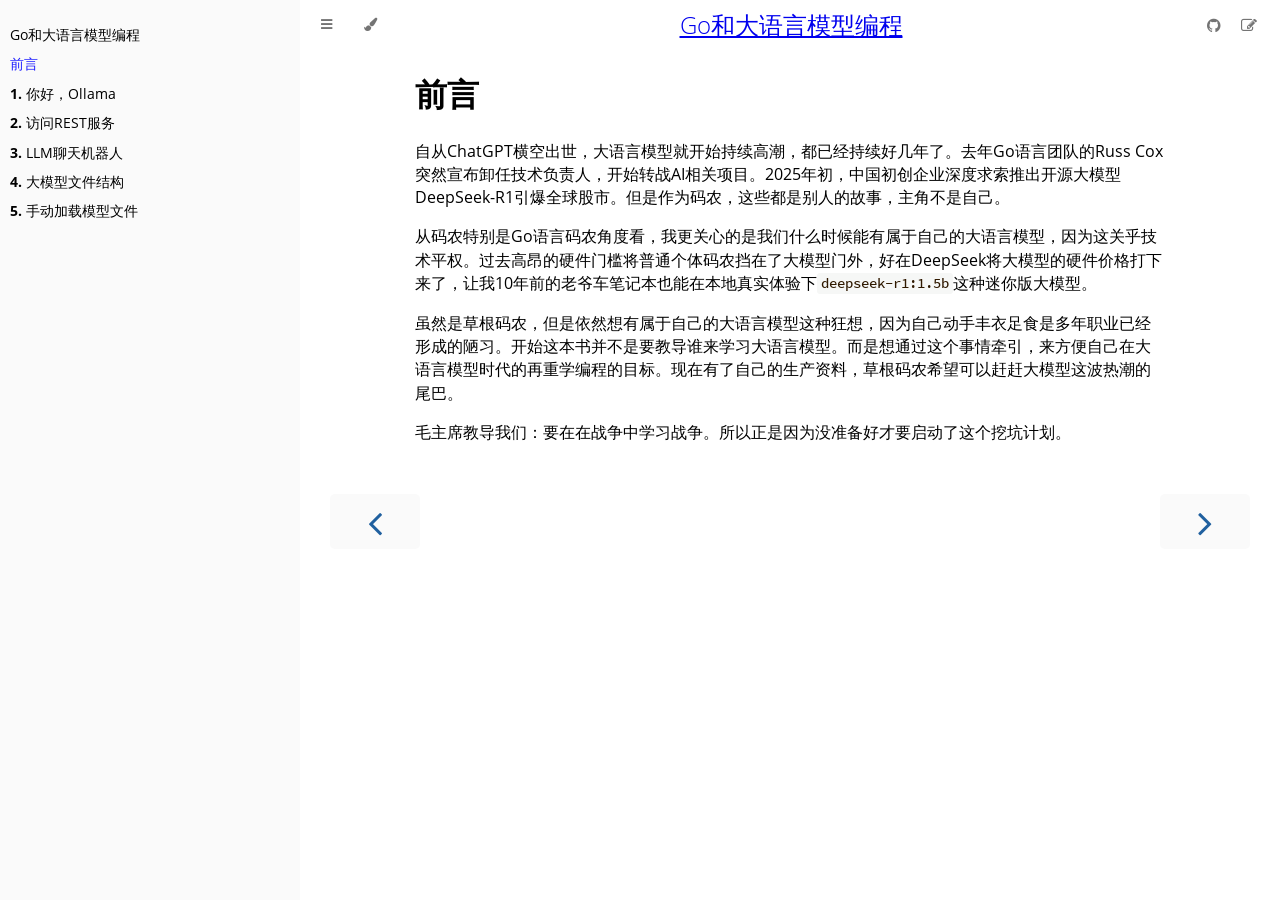
==== commit 8c890680: "first commit" ====
--- a/preface.html
+++ b/preface.html
@@ -90,6 +90,12 @@
   </li>
   <li class="chapter-item expanded ">
     <a href="./ch3-llm-chat/readme.html" ><strong aria-hidden="true">3.</strong> LLM聊天机器人</a>
+  </li>
+  <li class="chapter-item expanded ">
+    <a href="./ch4-modelfile/readme.html" ><strong aria-hidden="true">4.</strong> 大模型文件结构</a>
+  </li>
+  <li class="chapter-item expanded ">
+    <a href="./ch5-loadmodel/readme.html" ><strong aria-hidden="true">5.</strong> 手动加载模型文件</a>
   </li>
 </ol>
 
@@ -146,7 +152,7 @@
                         
 
                         <h1>前言</h1>
-<p>自从ChatGPT横空出世，大语言模型就开始持续高潮，都已经持续好几年了。去年Go语言团队的Russ Cox突然宣布卸任技术负责人，开始转战AI相关项目。2025年初，中国初创企业深度求索推出开源大模型DeepSeek-R1引爆全球故事。但是作为码农，这些都是别人的故事，主角不是自己。</p>
+<p>自从ChatGPT横空出世，大语言模型就开始持续高潮，都已经持续好几年了。去年Go语言团队的Russ Cox突然宣布卸任技术负责人，开始转战AI相关项目。2025年初，中国初创企业深度求索推出开源大模型DeepSeek-R1引爆全球股市。但是作为码农，这些都是别人的故事，主角不是自己。</p>
 <p>从码农特别是Go语言码农角度看，我更关心的是我们什么时候能有属于自己的大语言模型，因为这关乎技术平权。过去高昂的硬件门槛将普通个体码农挡在了大模型门外，好在DeepSeek将大模型的硬件价格打下来了，让我10年前的老爷车笔记本也能在本地真实体验下<code>deepseek-r1:1.5b</code>这种迷你版大模型。</p>
 <p>虽然是草根码农，但是依然想有属于自己的大语言模型这种狂想，因为自己动手丰衣足食是多年职业已经形成的陋习。开始这本书并不是要教导谁来学习大语言模型。而是想通过这个事情牵引，来方便自己在大语言模型时代的再重学编程的目标。现在有了自己的生产资料，草根码农希望可以赶赶大模型这波热潮的尾巴。</p>
 <p>毛主席教导我们：要在在战争中学习战争。所以正是因为没准备好才要启动了这个挖坑计划。</p>
